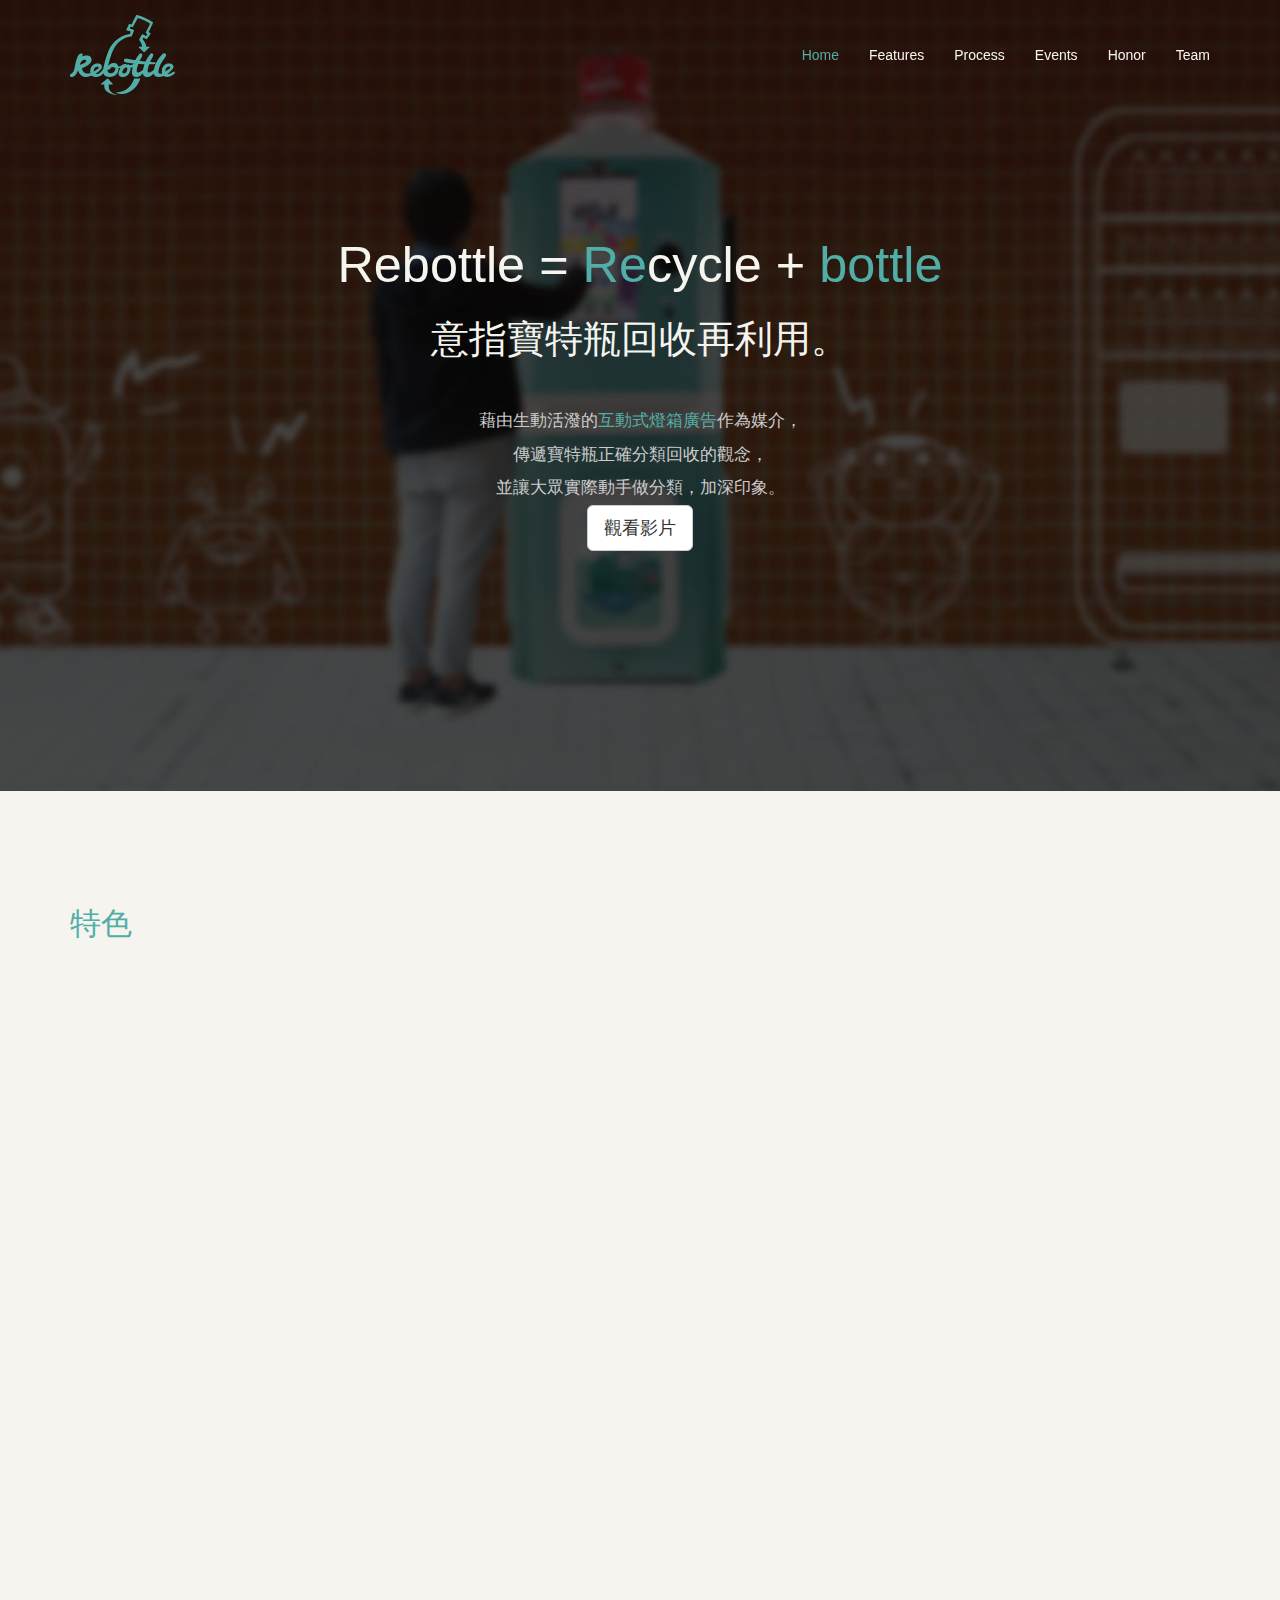
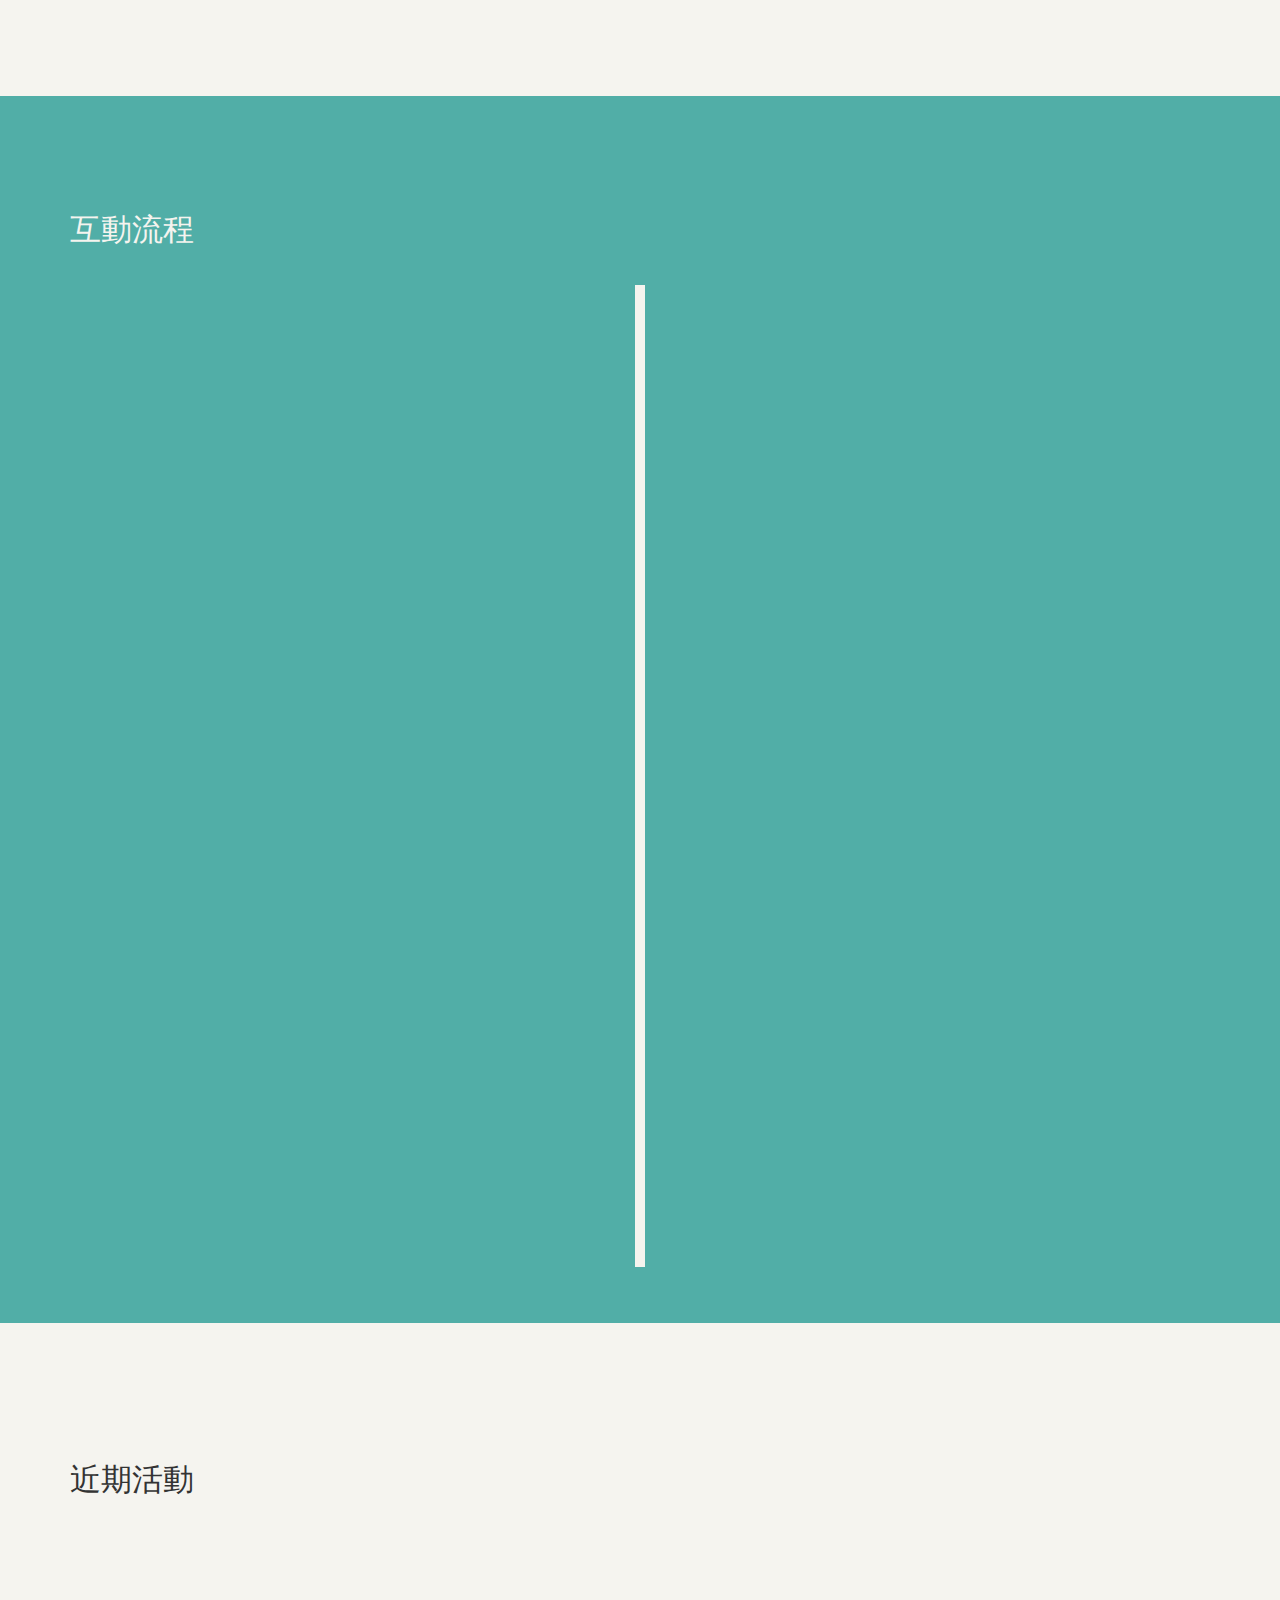
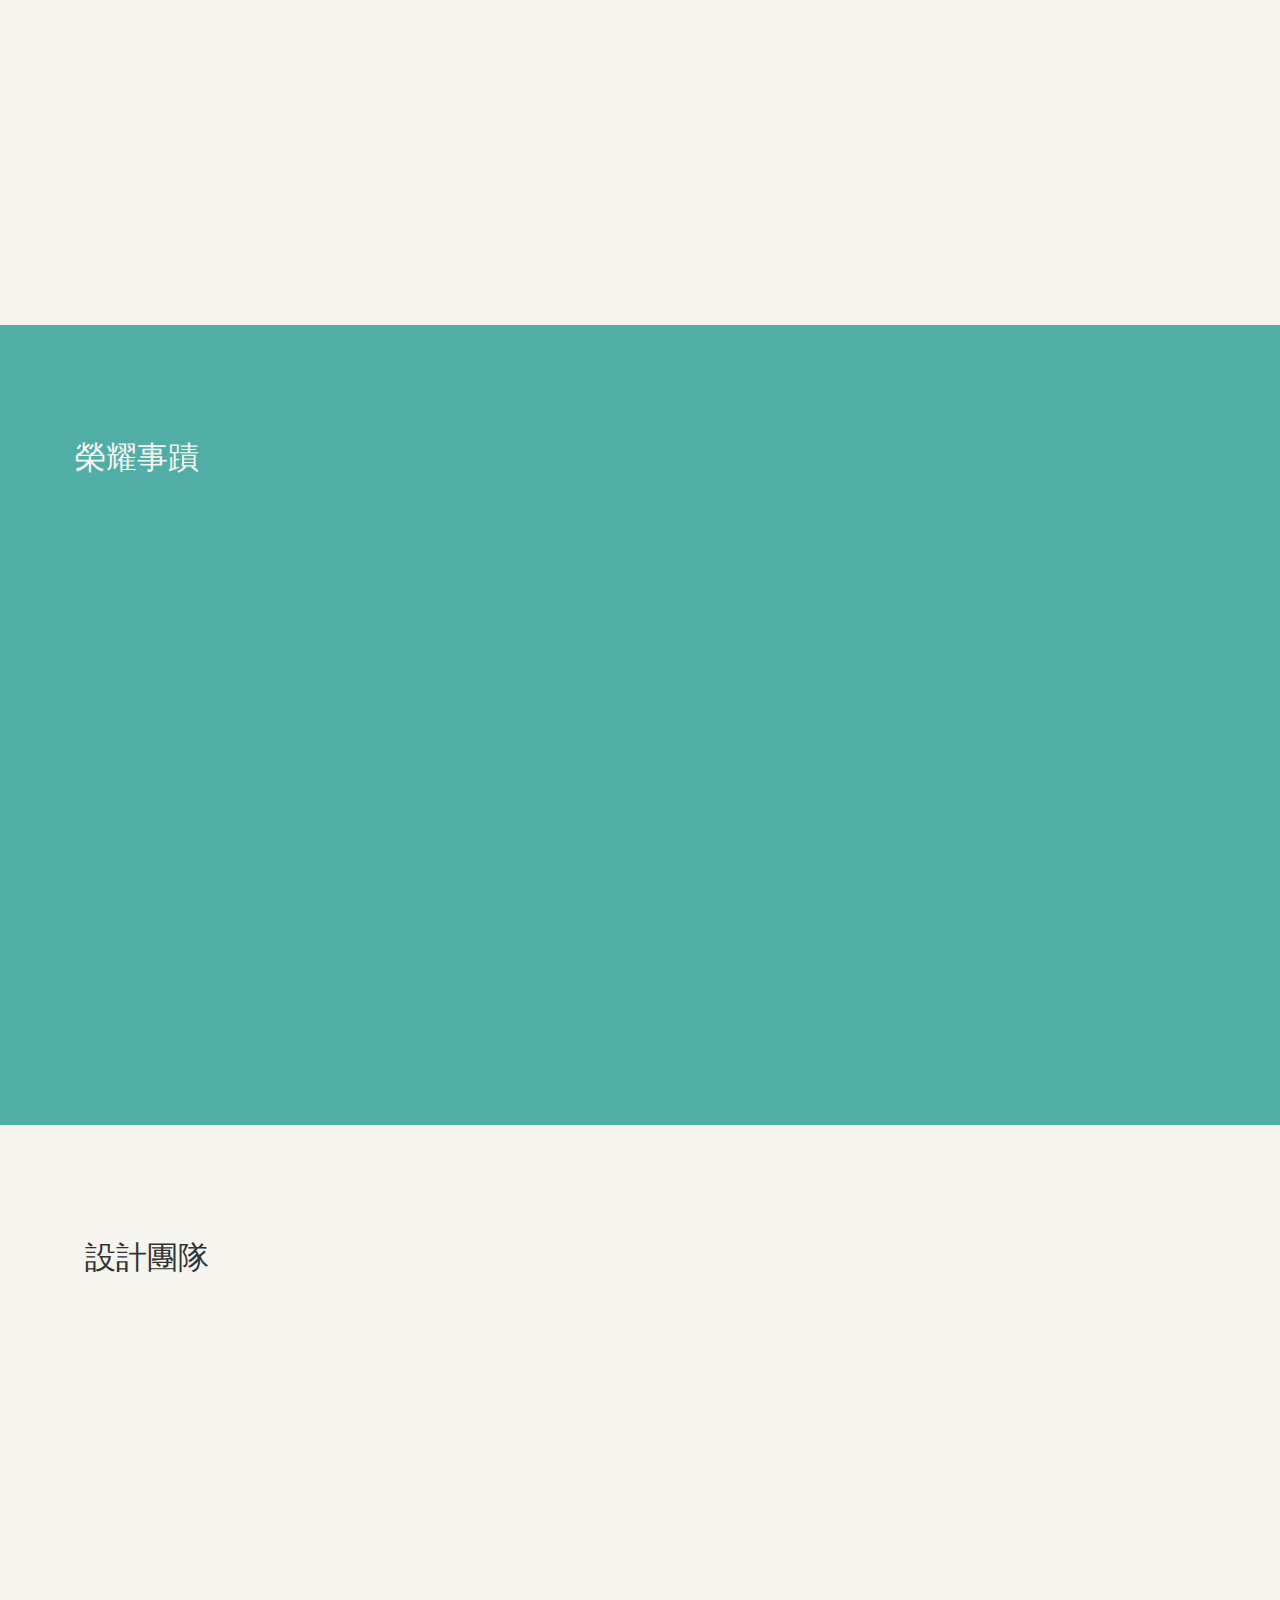
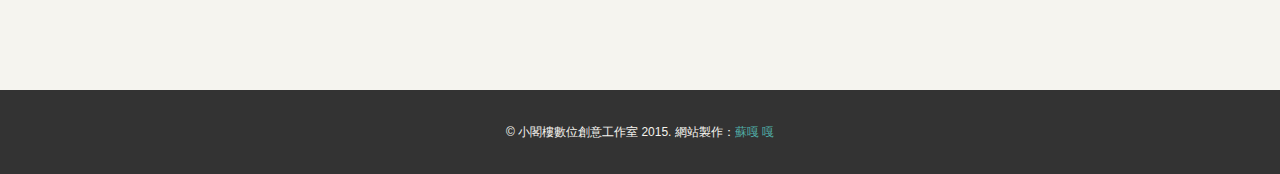
==== index.html @ 547f1ed8 "Show Rebottle!" ====
<!DOCTYPE html>
<html lang="zh_TW">
<head>
	<meta charset="UTF-8">
	<title>Rebottle | 互動式燈箱廣告</title>
	<meta http-equiv="X-UA-Compatible" content="IE=edge,chrome=1">
	<meta name="viewport" content="initial-scale=1, width=device-width, maximum-scale=1, minimum-scale=1, user-scalable=no">
	<link rel="shortcut icon" type="image/vnd.microsoft.icon" href="images/favicon.ico">
	<link rel="apple-touch-icon" type="image/png" href="images/favicon-57.png">
	<link rel="apple-touch-icon" type="image/png" sizes="72x72" href="images/favicon-72.png">
	<link rel="apple-touch-icon" type="image/png" sizes="114x114" href="images/favicon-114.png">
	<link rel="icon" type="image/png" href="images/favicon-114.png">
	<!-- Style -->
	<link rel="stylesheet" type="text/css" media="all" href="css/bootstrap.min.css">
	<link rel="stylesheet" type="text/css" media="all" href="css/style.css">
	<link rel="stylesheet" type="text/css" media="all" href="css/animate.css">
	<!-- JavaScripts -->
	<script type="text/javascript" src="js/jquery-1.11.0.js"></script>
	<script type="text/javascript" src="js/bootstrap.min.js"></script>
	<script type="text/javascript" src="js/wow.min.js"></script>

	<script>
		new WOW().init();
		jQuery("document").ready(function($){
			var nav = $('.navbar-rebottle');
			$(window).scroll(function () {
				if ($(this).scrollTop() > 136) {
					nav.addClass("navbar-bg");
				} else {
					nav.removeClass("navbar-bg");
				}
			});

		});
	</script>
</head>
<body data-spy="scroll" data-target="#rebottle-navbar">
	<nav class="navbar navbar-rebottle navbar-fixed-top wow bounceInDown">
		<div class="container">
			<div class="navbar-header">
				<button type="button" class="navbar-toggle collapsed" data-toggle="collapse" data-target="#rebottle-navbar">
					<span class="sr-only">Toggle navigation</span>
					<span class="icon-bar"></span>
					<span class="icon-bar"></span>
					<span class="icon-bar"></span>
				</button>
				<a class="navbar-brand" href="#home">
					<img src="images/rebottle-LogoType.png" alt="Rebottle">
				</a>
			</div>
			<div class="collapse navbar-collapse" id="rebottle-navbar">
				<ul class="nav navbar-nav navbar-right">
					<li class="navlink active"><a href="#home">Home</a></li>
					<li class="navlink"><a href="#feature">Features</a></li>
					<li class="navlink"><a href="#process">Process</a></li>
					<li class="navlink"><a href="#events">Events</a></li>
					<li class="navlink"><a href="#honor">Honor</a></li>
					<li class="navlink"><a href="#team">Team</a></li>
					<!-- <li class="navlink"><a href="#contact">Contact</a></li> -->
				</ul>
			</div>
		</div>
	</nav>
	<section id="home" class="fullScreen">
		<div class="container">
			<div class="row">
				<div class="col-md-12 herotext">
					<h2 class="entry-title text-center">
						<span class="black title-rebottle wow bounceInDown">Rebottle</span>
						<span class="black title-equal">=</span>
						<span class="black title-cycle wow bounceInDown" data-wow-delay="0.1s">
							<span class="green title-re">Re</span>cycle
						</span>
						<span class="black title-plus">+</span>
						<span class="green title-bottle wow bounceInDown" data-wow-delay="0.2s">bottle</span>
					</h2>
					<h3 class="entry-subheading text-center wow fadeInLeft" data-wow-delay="0.3s">意指寶特瓶回收再利用。</h3>
					<p class="entry-descriptions text-center wow fadeInLeft" data-wow-delay="0.4s">
						藉由生動活潑的<span class="green title-re">互動式燈箱廣告</span>作為媒介，<br />傳遞寶特瓶正確分類回收的觀念，<br />並讓大眾實際動手做分類，加深印象。
					</p>
					<div class="text-center">
						<a href="youtube.html" class="btn btn-lg btn-default" data-toggle="modal" data-target="#rebottleVideo">觀看影片</a>
					</div>
				</div>
			</div>
		</div>
	</section>
	<section id="feature" class="fullScreen">
		<div class="container">
			<h2 class="section-title">特色</h2>
			<div class="row">
				<div class="col-md-4 wow bounceIn text-center feature-item" data-wow-delay="0.1s">
					<img src="images/rebottle-feature-01.png" alt="獨特外型">
					<h3 class="feature-title">獨特外型</h3>
					<div class="feature-description">互動機台採用寶特瓶外型，明確表達主題。</div>
				</div>
				<div class="col-md-4 wow bounceIn text-center feature-item" data-wow-delay="0.2s">
					<img src="images/rebottle-feature-04.png" alt="D-Board 環保材質">
					<h3 class="feature-title">D-Board 環保材質</h3>
					<div class="feature-description">D-Board 是新一代環保多功能紙材，<br />內芯由回收廢紙高壓製成，具有良好的挺度和承重力。</div>
				</div>
				<div class="col-md-4 wow bounceIn text-center feature-item" data-wow-delay="0.3s">
					<img src="images/rebottle-feature-02.png" alt="寶特瓶投入感測器">
					<h3 class="feature-title">寶特瓶投入感測器</h3>
					<div class="feature-description">使用者將寶特瓶投入機台，<br />除了達到互動目的，也完成了回收的動作。
</div>
				</div>
				<div class="col-md-4 wow bounceIn text-center feature-item" data-wow-delay="0.4s">
					<img src="images/rebottle-feature-05.png" alt="動態拍照與留言">
					<h3 class="feature-title">動態拍照與留言</h3>
					<div class="feature-description">使用者可與故事角色合照，並選擇自己的愛地球宣言，<br />上傳至Rebottle 粉絲頁。 </div>
				</div>
				<div class="col-md-4 wow bounceIn text-center feature-item" data-wow-delay="0.5s">
					<img src="images/rebottle-feature-03.png" alt="掃描QR-Code">
					<h3 class="feature-title">掃描QR-Code</h3>
					<div class="feature-description">上傳後，畫面出現QR-Code，<br />使用者可以掃描連至粉絲頁查看自己的留言。</div>
				</div>
				<div class="col-md-4 wow bounceIn text-center feature-item" data-wow-delay="0.6s">
					<img src="images/rebottle-feature-06.png" alt="臉書分享">
					<h3 class="feature-title">臉書分享</h3>
					<div class="feature-description">使用者可以在facebook 推廣Rebottle，<br />讓更多人能有正確的寶特瓶回收概念。</div>
				</div>
			</div>
		</div>
	</section>
	<section id="process" class="fullScreen">
		<div class="container">
			<h2 class="section-title">互動流程</h2>
			<div class="process-line">
				<div class="row">
					<div class="col-xs-4 col-md-offset-5 col-md-2 wow bounceIn text-center process-img">
						<div class="process-icon"><img src="images/rebottle-process-07.png" alt="Start!"></div>
					</div>
				</div>
				<div class="row">
					<div class="col-xs-8 col-xs-push-4 col-md-4 col-md-offset-1 col-md-push-0 wow fadeInLeft process-description" data-wow-delay="0.1s">
						<h3>吸引觀眾</h3>
						<div class="">當您經過Rebottle 時，它將會用聲音、燈光及音效等方式吸引您的注意。</div>
					</div>
					<div class="col-xs-4 col-xs-pull-8 col-md-2 col-md-pull-0 wow bounceIn text-center process-img">
						<div class="process-icon"><img src="images/rebottle-process-01.png" alt=""></div>
					</div>
				</div>
				<div class="row">
					<div class="col-xs-4 col-md-offset-5 col-md-2 wow bounceIn text-center process-img">
						<div class="process-icon"><img src="images/rebottle-process-02.png" alt=""></div>
					</div>
					<div class="col-xs-8 col-md-4 wow fadeInRight process-description" data-wow-delay="0.1s">
						<h3>觸碰螢幕，解救阿保</h3>
						<div class="">幫助阿保，<br />觀看短片了解阿保為何需要您的幫助。並了解寶特瓶的二次利用。</div>
					</div>
				</div>
				<div class="row">
					<div class="col-xs-8 col-xs-push-4 col-md-4 col-md-offset-1 col-md-push-0 wow fadeInLeft process-description" data-wow-delay="0.1s">
						<h3>投入瓶蓋、瓶身</h3>
						<div class="">將手中的寶特瓶的瓶蓋及瓶身分開，並個別投入對應的洞口。透過實際操作，增加您的印象。</div>
					</div>
					<div class="col-xs-4 col-xs-pull-8 col-md-2 col-md-pull-0 wow bounceIn text-center process-img">
						<div class="process-icon"><img src="images/rebottle-process-03.png" alt=""></div>
					</div>
				</div>
				<div class="row">
					<div class="col-xs-4 col-md-offset-5 col-md-2 wow bounceIn text-center process-img">
						<div class="process-icon"><img src="images/rebottle-process-04.png" alt=""></div>
					</div>
					<div class="col-xs-8 col-md-4 wow fadeInRight process-description" data-wow-delay="0.1s">
						<h3>拍照打卡</h3>
						<div class="">拍照、留言之後上傳至 <a href="fb.com/iLoveRebottle" target="_blank">Rebottle 粉絲專頁</a>。</div>
					</div>
				</div>
				<div class="row">
					<div class="col-xs-8 col-xs-push-4 col-md-4 col-md-offset-1 col-md-push-0 wow fadeInLeft process-description" data-wow-delay="0.1s">
						<h3>掃描QR-Code</h3>
						<div class="">使用您的智慧型手機掃描系統顯示的QR-Code 來瀏覽您的照片。</div>
					</div>
					<div class="col-xs-4 col-xs-pull-8 col-md-2 col-md-pull-0 wow bounceIn text-center process-img">
						<div class="process-icon"><img src="images/rebottle-process-05.png" alt=""></div>
					</div>
				</div>
				<div class="row">
					<div class="col-xs-4 col-md-offset-5 col-md-2 wow bounceIn text-center process-img">
						<div class="process-icon"><img src="images/rebottle-process-06.png" alt=""></div>
					</div>
					<div class="col-xs-8 col-md-4 wow fadeInRight process-description" data-wow-delay="0.1s">
						<h3>社群分享</h3>
						<div class="">透過掃描QR-Code 瀏覽您的照片，並可分享給您的親朋好友。</div>
					</div>
				</div>
				<div class="row">
					<div class="col-xs-4 col-md-offset-5 col-md-2 wow bounceIn text-center process-img">
						<div class="process-icon"><img src="images/rebottle-process-08.png" alt="Finish!"></div>
					</div>
				</div>
			</div>
		</div>
	</section>
	<section id="events" class="fullScreen">
		<div class="container">
			<h2 class="section-title">近期活動</h2>
			<div class="col-md-4 text-center wow zoomIn">
				<img src="images/exp-vision.jpg" alt="放視大賞">
				<h3 class="exp-title">
					<div class="exp-titleCHT">放視大賞</div>
					<div class="exp-titleEN">Vision Get Wild Exhibition</div>
				</h3>
				<div class="event-description">
					<div class="exp-date">2015 / 5 / 7 - 5 / 9</div>
					<div class="exp-location">
						<div class="exp-locationTitle">高雄展覽館</div>
						<div class="exp-locationAdd">高雄市前鎮區成功二路39號</div>
					</div>
				</div>
			</div>
			<div class="col-md-4 text-center wow zoomIn">
				<img src="images/exp-ypda.jpg" alt="新一代設計展">
				<h3 class="exp-title">
					<div class="exp-titleCHT">新一代設計展</div>
					<div class="exp-titleEN">Young Designers' Exhibition</div>
				</h3>
				<div class="event-description">
					<div class="exp-date">2015 / 5 / 1 - 5 / 4</div>
					<div class="exp-location">
						<div class="exp-locationTitle">台北世貿三館</div>
						<div class="exp-locationAdd">台北市信義區松壽路6號</div>
					</div>
				</div>
			</div>
			<div class="col-md-4 text-center wow zoomIn">
				<img src="images/exp-yuntech.png" alt="雲科大設計學院校內首展">
				<h3 class="exp-title">
					<div class="exp-titleCHT">雲科大設計學院校內首展</div>
					<div class="exp-titleEN">Yuntech Graduation Exhibition</div>
				</h3>
				<div class="event-description">
					<div class="exp-date">2015 / 4 / 15 - 4 / 19</div>
					<div class="exp-location">
						<div class="exp-locationTitle">雲科大藝術中心</div>
						<div class="exp-locationAdd">雲林縣斗六市大學路3段123號</div>
					</div>
				</div>
			</div>
		</div>
	</section>
	<section id="honor" class="fullScreen clearfix">
		<div class="">
			<div class="col-md-8">
				<div class="honor-list">
					<h2 class="section-title">榮耀事蹟</h2>
					<div class="honor-item row wow fadeInLeft" data-wow-delay="0.2s">
						<div class="col-md-2">
							<img src="images/honor-icon-vision.png" alt="2015 放視大賞 跨領域類 金獎">
						</div>
						<div class="col-md-10">
							<h3 class="honor-title">榮獲 2015 放視大賞 金獎</h3>
							<div class="honor-description">
								2015 放視大賞 跨領域類 <a href="http://goo.gl/WwErT6" target="_blank">詳細得獎名冊</a>
							</div>
						</div>
					</div>
					<div class="honor-item row wow fadeInLeft" data-wow-delay="0.2s">
						<div class="col-md-2">
							<img src="images/honor-icon-ypda.png" alt="2015 金點新秀設計獎">
						</div>
						<div class="col-md-10">
							<h3 class="honor-title">獲得 2015 金點新秀設計獎</h3>
							<div class="honor-description">
								2015 金點新秀設計獎 數位多媒體類 <a href="http://goo.gl/BCsWzP" target="_blank">詳細得獎名冊</a>
							</div>
						</div>
					</div>
					<div class="honor-item row wow fadeInLeft" data-wow-delay="0.2s">
						<div class="col-md-2">
							<img src="images/honor-icon-ypda.png" alt="2015 金點新秀設計獎 贊助特別獎">
						</div>
						<div class="col-md-10">
							<h3 class="honor-title">入圍 2015 金點新秀設計獎 贊助特別獎</h3>
							<div class="honor-description">
								2015 金點新秀設計獎 數位多媒體類 
							</div>
						</div>
					</div>
				</div>
			</div>
			<div class="col-md-4 honor-img wow fadeInRight">
			</div>
		</div>
	</section>
	<section id="team">
		<div class="container">
			<div class="col-md-7">
				<h2 class="section-title">設計團隊</h2>
				<div class="col-md-4 wow fadeInLeft">
					<div class="designer-img text-center">
						<img src="images/designer-ding.jpg" alt="丁珮芝">
					</div>
					<div class="designer-job">企劃統籌</div>
					<div class="designer-name">丁珮芝</div>
					<div class="designer-works">企劃 / 視覺設計<br />&nbsp;</div>
					<div class="designer-contact"><a href="mailto:patty820504@gmail.com">patty820504@gmail.com</a></div>
				</div>
				<div class="col-md-4 wow fadeInUp">
					<div class="designer-img text-center">
						<img src="images/designer-poiant.jpg" alt="李珮禎">
					</div>
					<div class="designer-job">動畫設計師</div>
					<div class="designer-name">李珮禎</div>
					<div class="designer-works">動畫角色設計 / 動畫製作及配樂<br />&nbsp;</div>
					<div class="designer-contact"><a href="mailto:poiant112@gmail.com">poiant112@gmail.com</a></div>
				</div>
				<div class="col-md-4 wow fadeInDown">
					<div class="designer-img text-center">
						<img src="images/designer-gaga.jpg" alt="蘇柏嘉">
					</div>
					<div class="designer-job">前端工程師</div>
					<div class="designer-name">蘇柏嘉</div>
					<div class="designer-works">程式設計 / 裝置結構設計 /<br />網路媒體整合</div>
					<div class="designer-contact"><a href="mailto:sbj455442@gmail.com">sbj455442@gmail.com</a></div>
				</div>
			</div>
			<div class="col-md-5">
				<div class="row wow fadeInRight">
					<h2 class="section-title">指導老師</h2>
					<div class="col-md-6">
						<img src="" alt="">
						<div class="designer-name">張文山 <span>老師</span></div>
						<div class="designer-works">國立雲林科技大學<br />數位媒體設計系<br />助理教授</div>
					</div>
					<div class="col-md-6">
						<img src="" alt="">
						<div class="designer-name">陳思聰 <span>老師</span></div>
						<div class="designer-works">國立雲林科技大學<br />數位媒體設計系<br />助理教授</div>
					</div>
				</div>
				<div class="row wow fadeInRight" data-wow-delay="0.2s">
					<h3 class="section-title">特別感謝</h3>
					<div class="col-md-3">
						<div class="designer-name collaborator">王&nbsp;&nbsp;&nbsp;&nbsp;嵩</div>
					</div>
					<div class="col-md-3">
						<div class="designer-name collaborator">陳姵寧</div>
					</div>
					<div class="col-md-3">
						<div class="designer-name collaborator">葉嘉斯</div>
					</div>
					<div class="col-md-3">
						<div class="designer-name collaborator">謝承廷</div>
					</div>
				</div>
			</div>
		</div>
	</section>
	<section id="contact">
		<div class="container">
			<div class="col-md-12 text-center">
				&copy; 小閣樓數位創意工作室 2015. 網站製作：<a href="http://fb.com/bojia/" target="_blank">蘇嘎&nbsp;嘎</a>
			</div>
		</div>
	</section>
	<div class="modal fade" id="rebottleVideo" tabindex="-1" role="dialog" aria-labelledby="rebottleVideoLabel">
	  <div class="modal-dialog modal-lg" role="document">
	    <div class="modal-content">
	      <div class="modal-header">
	        <button type="button" class="close" data-dismiss="modal" aria-label="Close"><span aria-hidden="true">&times;</span></button>
	        <h4 class="modal-title" id="rebottleVideoLabel">Rebottle 介紹</h4>
	      </div>
	      <div class="modal-body text-center">
	        <iframe width="800" height="600" src="https://www.youtube.com/embed/n_rGlKuYR9s" frameborder="0" allowfullscreen></iframe>
	      </div>
	    </div>
	  </div>
	</div>
</body>
</html>
---- css/style.css ----
@import url(http://fonts.googleapis.com/earlyaccess/notosanstc.css);
/* http://meyerweb.com/eric/tools/css/reset/ 
   v2.0 | 20110126
   License: none (public domain)
*/
html, body, div, span, applet, object, iframe,
h1, h2, h3, h4, h5, h6, p, blockquote, pre,
a, abbr, acronym, address, big, cite, code,
del, dfn, em, img, ins, kbd, q, s, samp,
small, strike, strong, sub, sup, tt, var,
b, u, i, center,
dl, dt, dd, ol, ul, li,
fieldset, form, label, legend,
table, caption, tbody, tfoot, thead, tr, th, td,
article, aside, canvas, details, embed, 
figure, figcaption, footer, header, hgroup, 
menu, nav, output, ruby, section, summary,
time, mark, audio, video {
	margin: 0;
	padding: 0;
	border: 0;
	font-size: 100%;
	font: inherit;
	vertical-align: baseline;
}
/* HTML5 display-role reset for older browsers */
article, aside, details, figcaption, figure, 
footer, header, hgroup, menu, nav, section {
	display: block;
}
body {
	background-color: #F5F4EF;
	color: #333;
	line-height: 1;
	font-family: 'Noto Sans TC', "微軟正黑體", Helvetica, Arial, sans-serif !important;
	font-size: 12px;
	height: 100%;
}
ol, ul {
	list-style: none;
}
blockquote, q {
	quotes: none;
}
blockquote:before, blockquote:after,
q:before, q:after {
	content: '';
	content: none;
}
table {
	border-collapse: collapse;
	border-spacing: 0;
}
body a{
	transition:0.5s all;
	-webkit-transition:0.5s all;
	-moz-transition:0.5s all;
	-o-transition:0.5s all;
	-ms-transition:0.5s all;
}
body .navbar-bg {
	transition:0.5s all;
	-webkit-transition:0.5s all;
	-moz-transition:0.5s all;
	-o-transition:0.5s all;
	-ms-transition:0.5s all;
}
a {
	color: #51AEA7;
	text-decoration: none;
}
a:visited {
	color: #51AEA7;
}
h2.section-title {
	font-size: 2.6em;
	margin-top: 2.6em;
	margin-bottom: 1.3em;
}
h3.section-title {
	font-size: 1.8em;
	margin-top: 1em;
	margin-bottom: 1.3em;
}
.clearfix:after {
	content: "";
	display: block;
	clear: both;
	visibility: hidden;
	line-height: 0;
	height: 0;
}
@media (max-width: 768px) {
	.navbar-collapse {
		background-color: #333;
		background-color: rgba(51, 51, 51, 0.96);
		box-shadow: 0px 0px 24px #333;
	}
	.navbar-bg .navbar-collapse {
		background-color: #F5F4EF;
		background-color: rgba(245, 244, 239, 0.96);
		box-shadow: 0px 3px 3px #aaa;
	}
}
.navbar-bg {
	background-color: #F5F4EF;
	background-color: rgba(245, 244, 239, 0.96);
	box-shadow: 0px 0px 24px #333;
}
.navbar-bg .navbar-nav li a {
	color: #333;
}
.navbar-bg .navbar-nav li a {
	color: #333;
}
.navbar-bg .navbar-brand {
	padding: 0 15px;
}
.navbar-bg .navbar-brand img {
	height: 60px;
	margin: 10px;
}
.navbar-bg .navbar-nav li a {
	line-height: 80px;
}
.navbar-bg .navbar-toggle {
	padding: 16px 20px;
	margin-top: 12px;
	margin-right: 15px;
	margin-bottom: 12px;
	border: none;
	border-radius: 0;
}

.navbar-brand {
	height: inherit;
}

.navbar-toggle {
	padding: 16px 20px;
	margin-top: 30px;
	margin-right: 15px;
	margin-bottom: 30px;
	border: none;
	border-radius: 0;
}
.navbar-toggle .icon-bar {
	display: block;
	width: 26px;
	height: 4px;
	border-radius: 1px;
}
.navbar-toggle .icon-bar+.icon-bar {
	margin-top: 6px;
}
.navbar-rebottle .navbar-toggle {
  /*border-color: #51AEA7;*/
}
.navbar-rebottle .navbar-toggle:hover,
.navbar-rebottle .navbar-toggle:focus {
  background-color: #F5F4EF;
}
.navbar-rebottle .navbar-toggle .icon-bar {
  background-color: #51AEA7;
}
/*.navbar-nav li {
	height: 80px;
}*/
.navbar-nav li a {
	/*border-right: 1px #51AEA7 solid;*/
	color: #F5F4EF;
	font-size: 14px;
	line-height: 110px;
	padding: 0 15px;
}
.nav li a:focus,
.nav li a:hover {
	background: none;
	color: #51AEA7;
}
.navbar-nav li.active a {
	color: #51AEA7;
}
/*.navbar-nav > li:last-child > a  {
	border-right: none;
}*/
#home {
	background-image: url(../images/rebottle-post1.jpg);
	background-size: cover;
	background-position: center center
}
#home .container {
	/*display: table;*/
	/*height: 720px;*/
	/*position: relative;*/
	/*overflow: hidden;*/
}
#home .herotext {
	/*display: table-cell;*/
	padding: 20em 0 20em;
	/*vertical-align: middle;*/
}
#home .herotext h2.entry-title {
	font-size: 4.2em;
	margin-bottom: 0.6em;
}
#home .herotext .entry-title .black {
	color: #F5F4EF;
}
#home .herotext .entry-title .green,
#home .herotext .entry-descriptions .green {
	color: #51AEA7;
}
#home .herotext h3.entry-subheading {
	color: #F5F4EF;
	font-size: 3.16em;
	margin-bottom: 1.2em;
}
#home .herotext .entry-descriptions {
	color: #CCC;
	font-size: 1.4em;
	font-weight: normal;
	line-height: 2em;
}

#feature {
	padding: 3em 0;
}
#feature h2.section-title {
	color: #51AEA7;
}
.feature-item {
	margin-bottom: 1em;
}
#feature h3.feature-title {
	color: #51AEA7;
	font-size: 1.8em;
	line-height: 1.8em;
	margin-bottom: 0.6em;
}
.feature-description {
	color: #333;
	font-size: 1.2em;
	line-height: 1.2em
}

#process {
	background-color: #51AEA7;
	padding: 3em 0;
}
#process h2.section-title {
	color: #F5F4EF;
}
.process-line {
	position: relative;
}
.process-line:before {
	content: '';
	position: absolute;
	top: 0;
	bottom: 0;
	width: 5px;
	background: #F5F4EF;
	left: 15%;
	margin-left: -3px;
}
@media (min-width: 992px) {
	.process-line:before {
		content: '';
		position: absolute;
		top: 0;
		bottom: 0;
		width: 10px;
		background: #F5F4EF;
		left: 50%;
		margin-left: -5px;
	}
}
.process-line .row {
	margin-bottom: 20px;
}
.process-img {
}
.process-img .process-icon{
	background-color: #F5F4EF;
	border-radius: 50%;
	margin: 0 auto;
	max-height: 170px;
	max-width: 170px;
}
.process-img .process-icon img {
	max-height: 100%;
	max-width: 100%;
}
#process h3 {
	color: #F5F4EF;
	font-size: 1.8em;
	line-height: 1.8em;
	margin-bottom: 0.6em;
}
#process a {
	color: #F4C7C6;
}
.process-description {
	padding-top: 3em;
}
.process-description div {
	color: #EFEFEF;
	font-size: 1.4em;
	line-height: 1.4em;
}

#events {
	padding: 5em 0;
}
h3.exp-title {
	font-size: 24px;
	margin-bottom: 32px;
	margin-top: 12px;
}
h3.exp-title div {
	margin-bottom: 10px;
}
h3.exp-title .exp-titleEN {
	font-size: 0.78em;
}
.exp-date,
.exp-location {
	font-size: 1.4em;
	line-height: 1.4em;
	margin-bottom: 10px;
}
.exp-location .exp-locationAdd {
	color: #51AEA7;
	/*font-size: 0.78em;*/
}

#honor {
	background-color: #51AEA7;
}
#honor a {
	color: #F4C7C6;
}
#honor h2.section-title {
	color: #F5F4EF;
}
.honor-img {
	background-image: url(../images/honor-ypda.jpg);
	background-size: cover;
	min-height: 800px;
}
.honor-list {
	padding: 3em 3em 3em 5em;
}
.honor-item {
	margin-bottom: 3em;
}
.honor-item img {
	max-height: 100%;
	max-width: 100%;
}
h3.honor-title {
	color: #F5F4EF;
	font-size: 2.6em;
	line-height: 1.5em;
	/*margin-bottom: 32px;*/
}
.honor-description {
	color: #F5F4EF;
	font-size: 1.4em;
	line-height: 1.2em;
}

#team {
	/*background: #333;*/
	padding: 3em 0;
}
.designer-img {
	border-radius: 50%;
	overflow: hidden;
	margin-bottom: 28px;
	max-height: 160px;
	max-width: 160px;
}
.designer-img img {
	max-height: 100%;
	max-width: 100%;
}
.designer-job {
	color: #333;
	font-size: 2em;
	line-height: 1.2em;
	margin-bottom: 20px;
}
.designer-name {
	color: #51AEA7;
	font-size: 3em;
	font-weight: bolder;
	margin-bottom: 10px;
}
.designer-name.collaborator {
	font-size: 2em;
}
.designer-name span {
	color: #333;
	font-size: 0.5em;
	font-weight: normal;
}
.designer-works {
	color: #333;
	font-size: 1em;
	line-height: 1.4em;
	margin-bottom: 6px;
}
.designer-contact {
	color: #333;
	font-size: 1em;
	margin-bottom: 6px;
}

#contact {
	background-color: #333;
	color: #F5F4EF;
	padding: 3em 0;
}
.contactway {
	font-size: 16px;
}

.modal-content {
	background-color: #51AEA7;
}
.modal-title {
	color: #FFF;
}
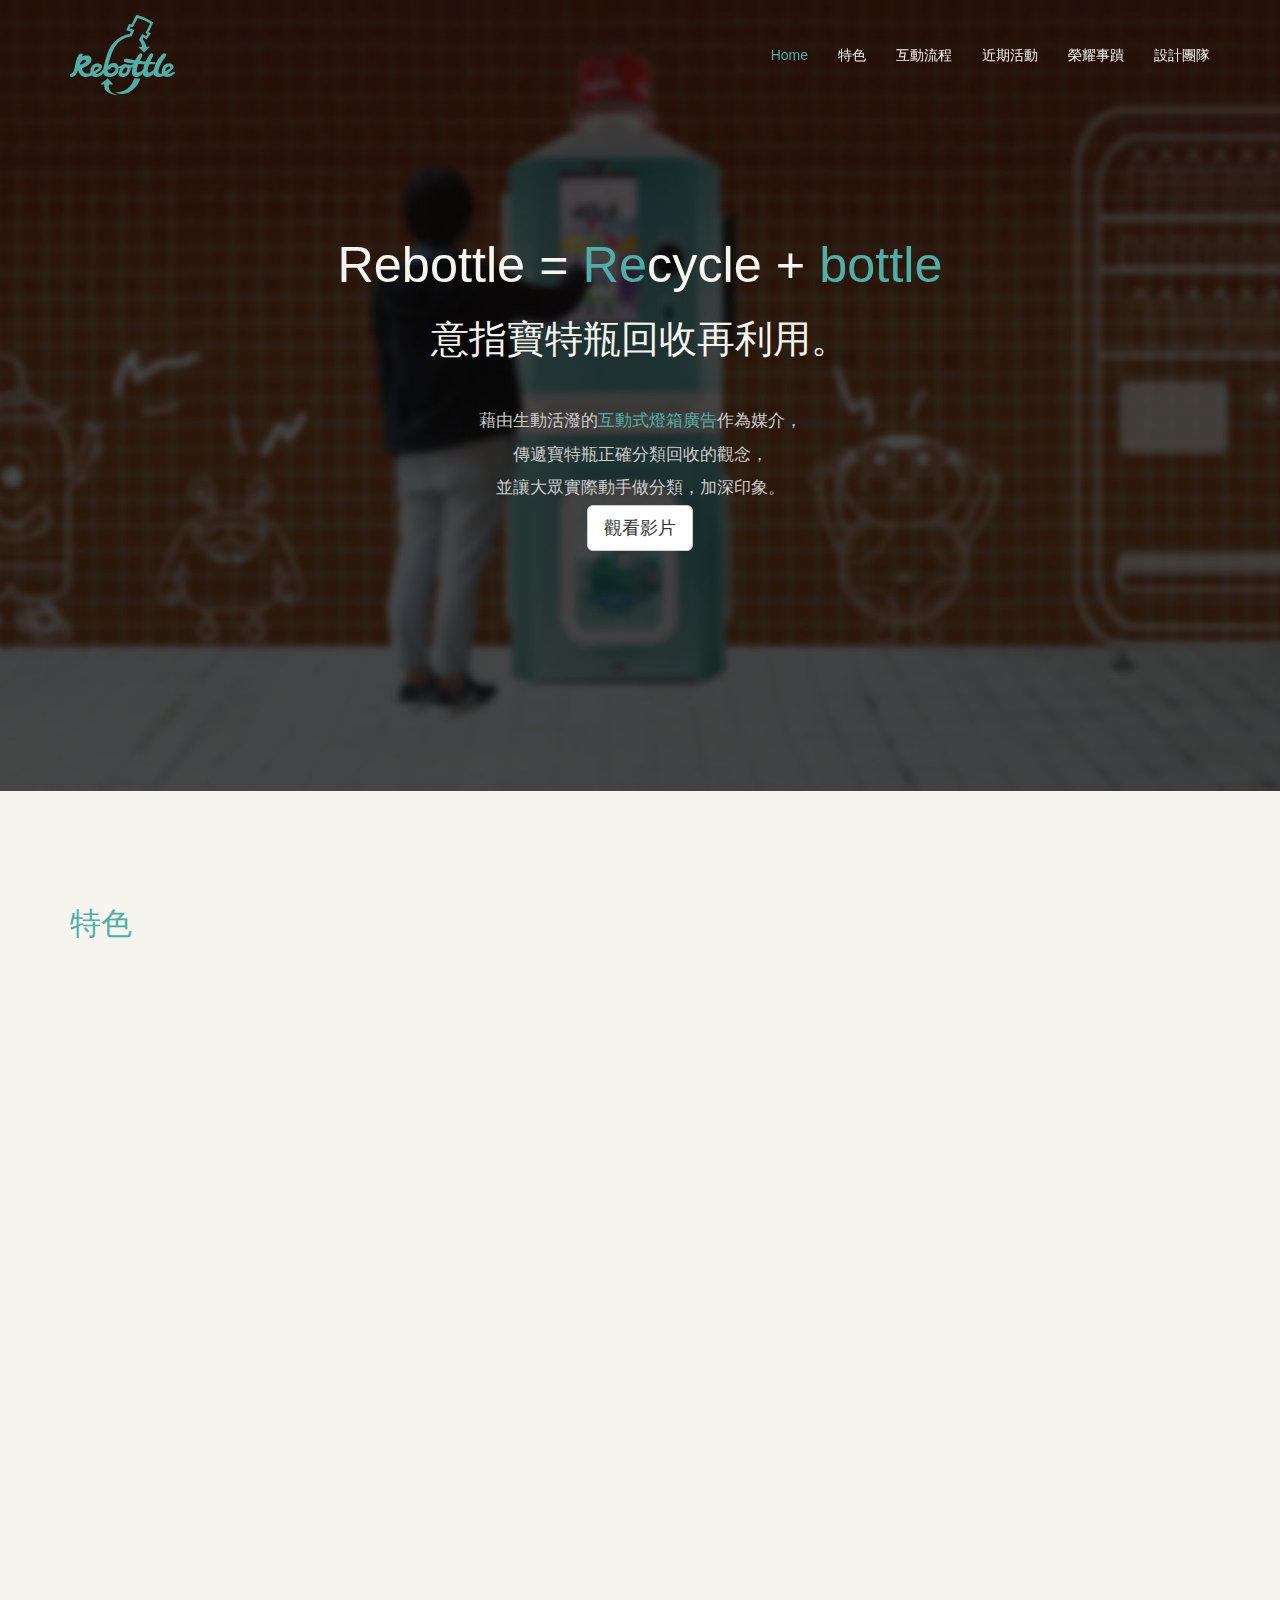
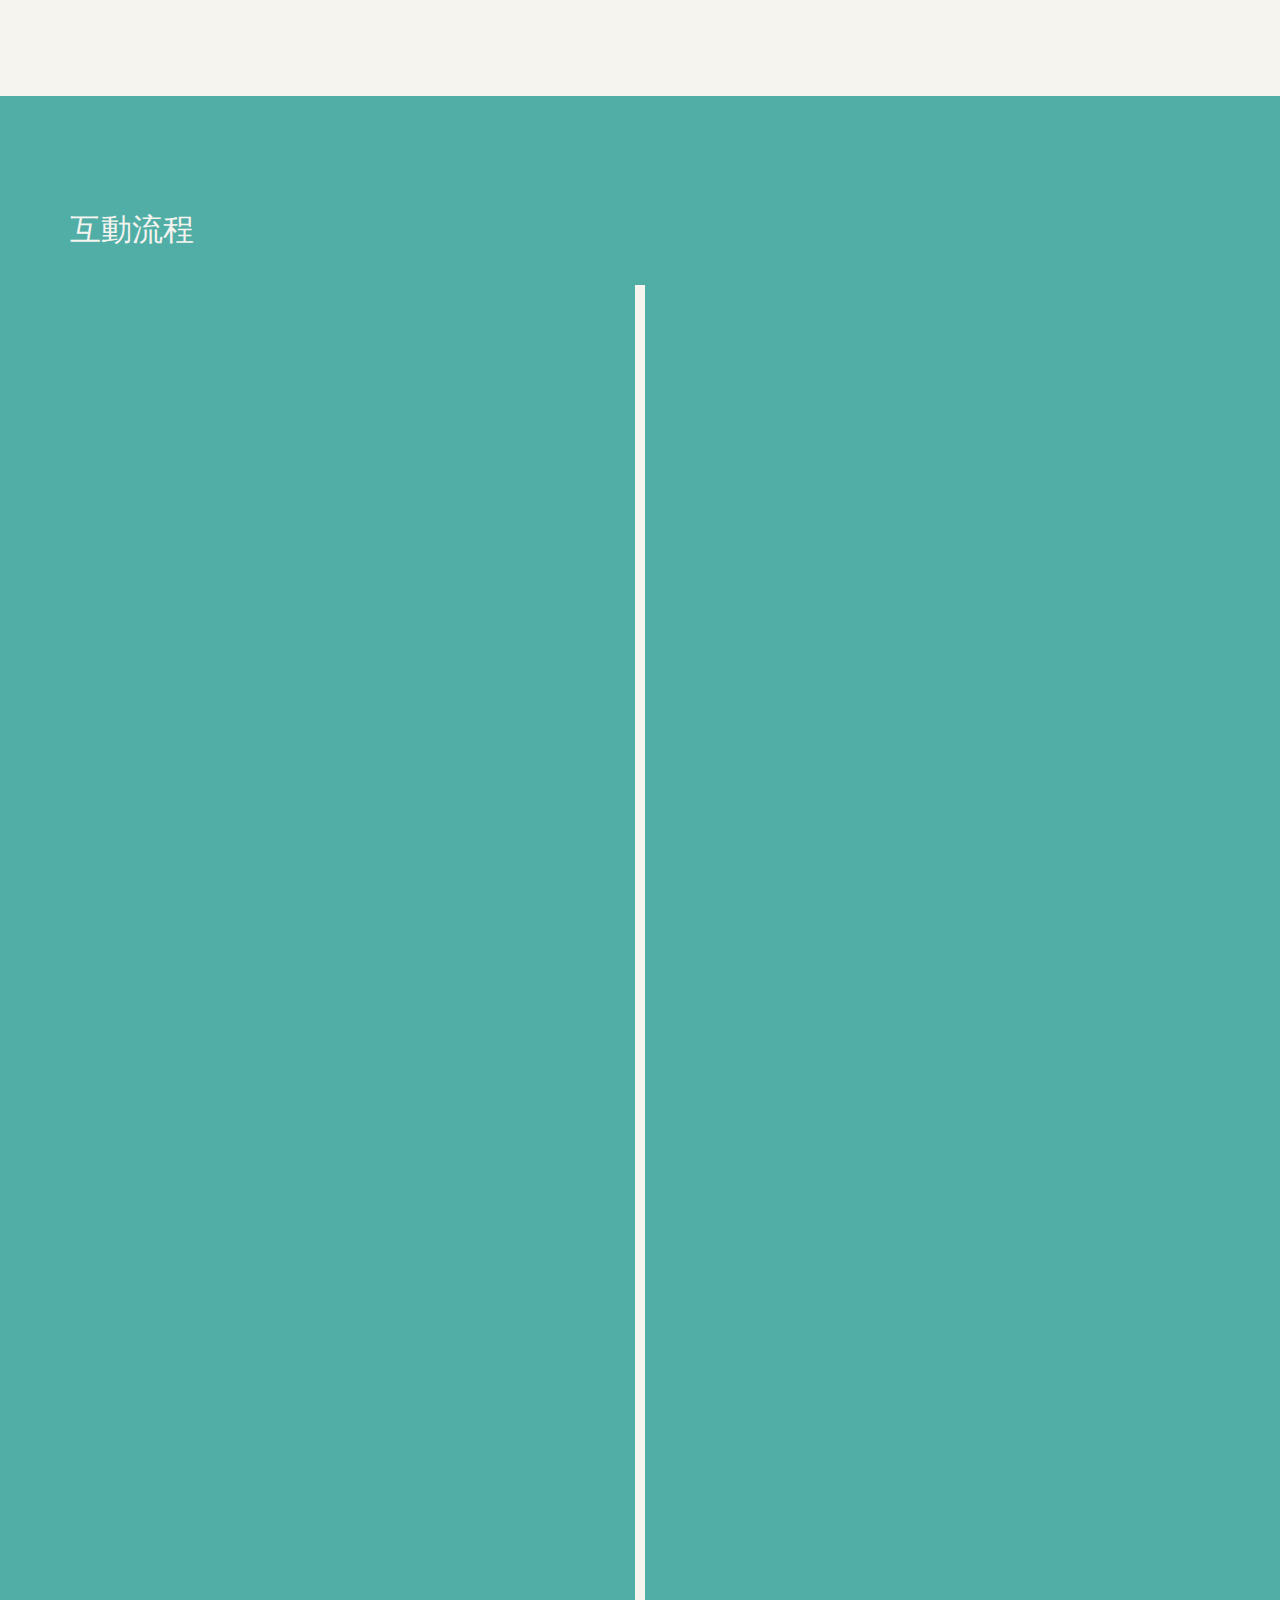
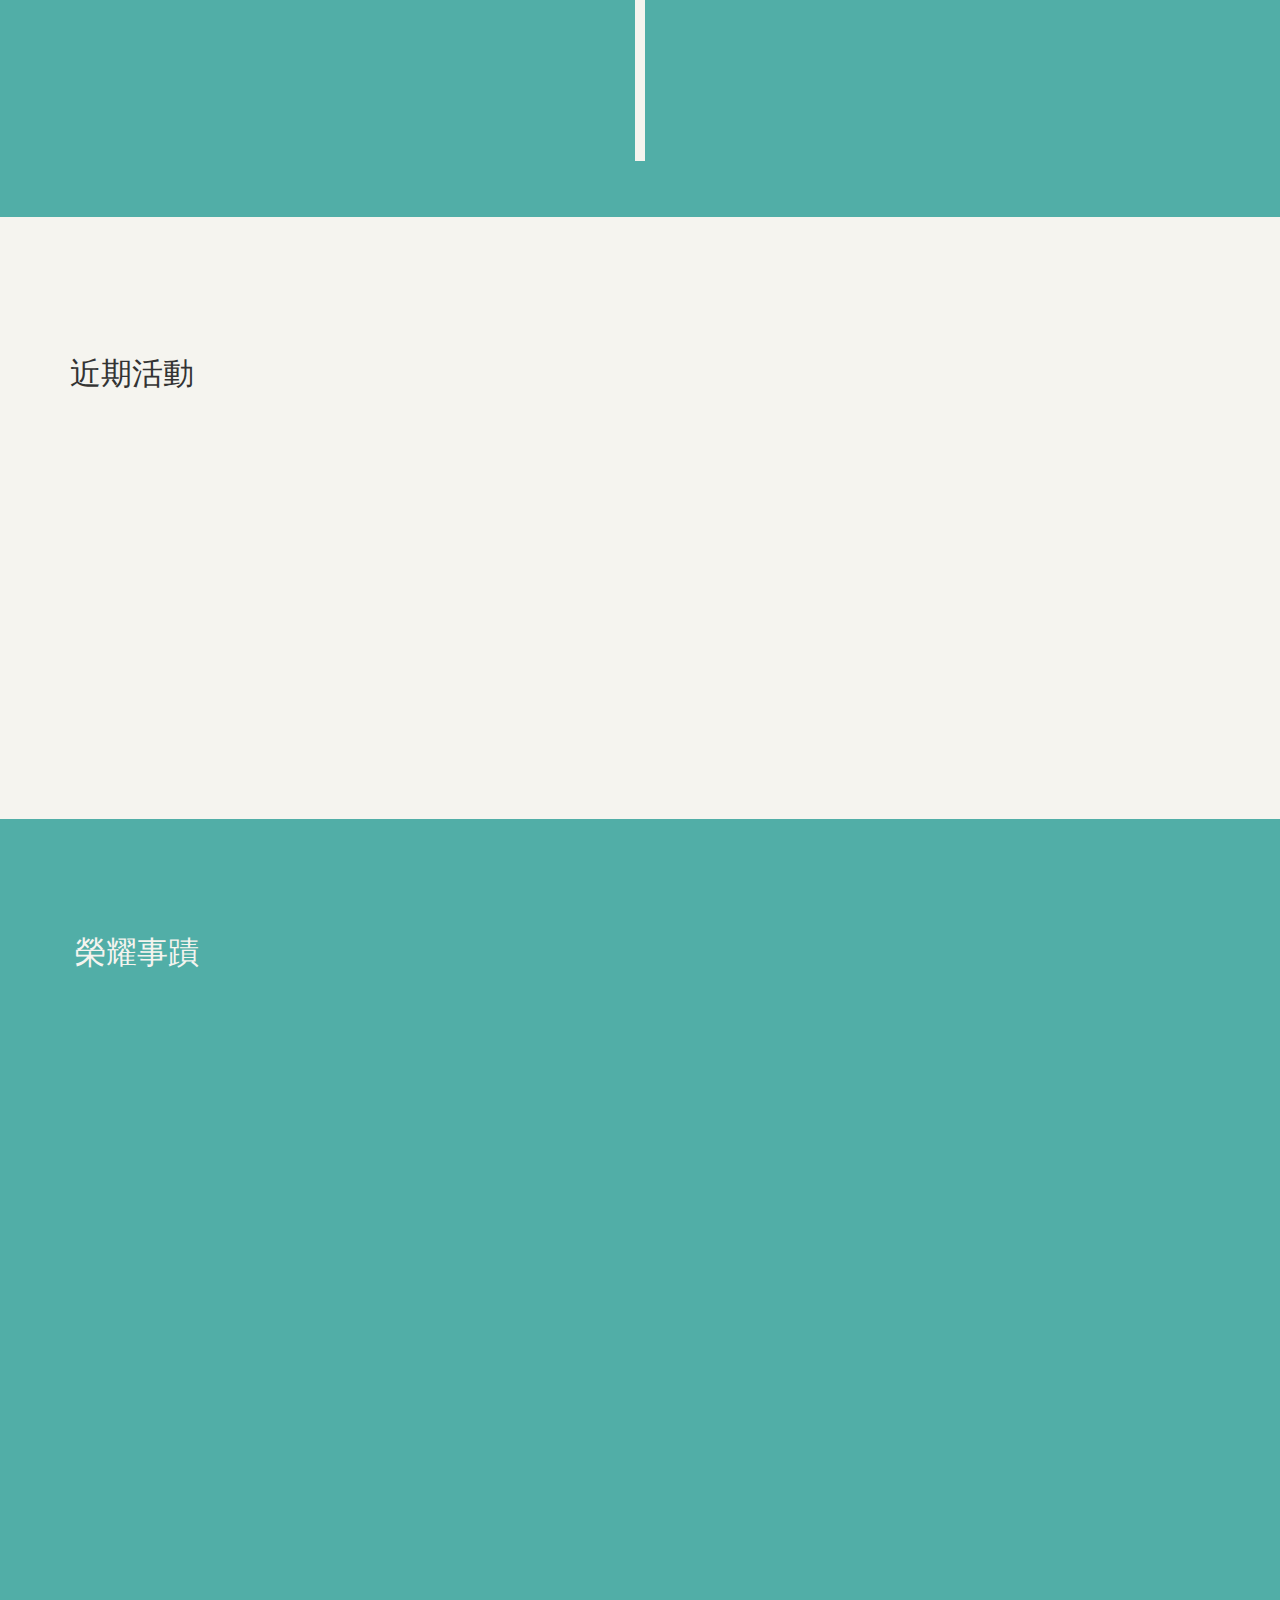
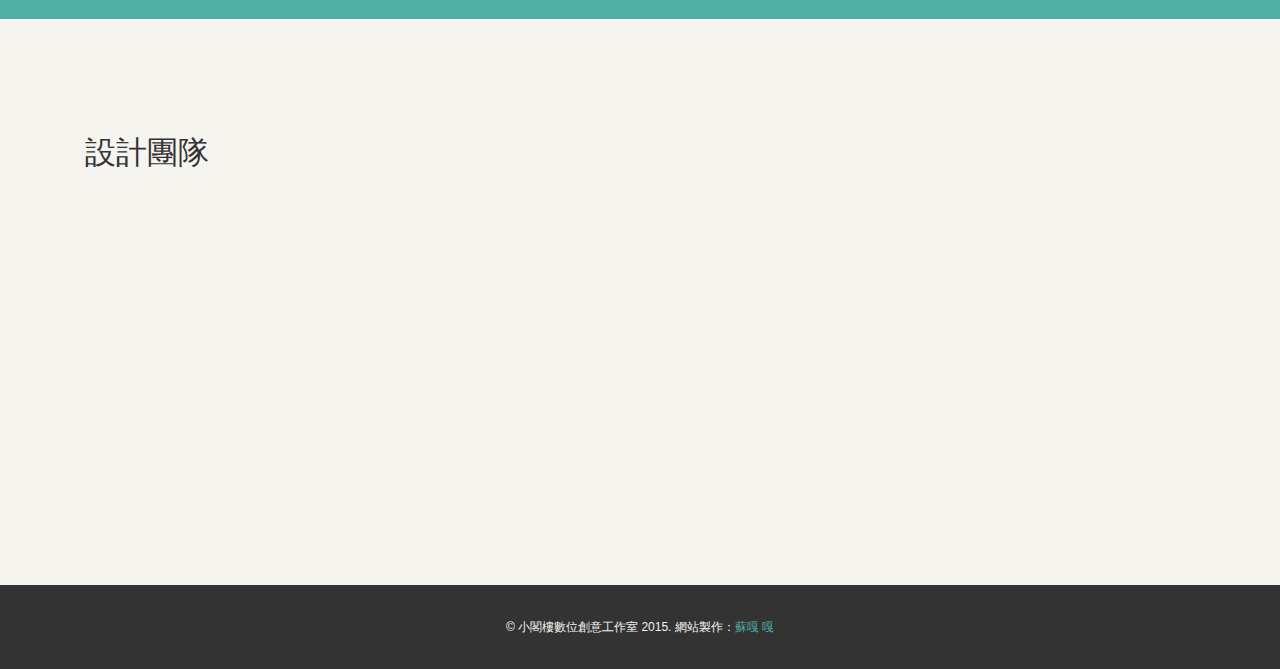
==== commit 5d4e2f66: "Fix image file name." ====
--- a/index.html
+++ b/index.html
@@ -51,11 +51,11 @@
 			<div class="collapse navbar-collapse" id="rebottle-navbar">
 				<ul class="nav navbar-nav navbar-right">
 					<li class="navlink active"><a href="#home">Home</a></li>
-					<li class="navlink"><a href="#feature">Features</a></li>
-					<li class="navlink"><a href="#process">Process</a></li>
-					<li class="navlink"><a href="#events">Events</a></li>
-					<li class="navlink"><a href="#honor">Honor</a></li>
-					<li class="navlink"><a href="#team">Team</a></li>
+					<li class="navlink"><a href="#feature">特色</a></li>
+					<li class="navlink"><a href="#process">互動流程</a></li>
+					<li class="navlink"><a href="#events">近期活動</a></li>
+					<li class="navlink"><a href="#honor">榮耀事蹟</a></li>
+					<li class="navlink"><a href="#team">設計團隊</a></li>
 					<!-- <li class="navlink"><a href="#contact">Contact</a></li> -->
 				</ul>
 			</div>
@@ -129,7 +129,7 @@
 			<div class="process-line">
 				<div class="row">
 					<div class="col-xs-4 col-md-offset-5 col-md-2 wow bounceIn text-center process-img">
-						<div class="process-icon"><img src="images/rebottle-process-07.png" alt="Start!"></div>
+						<div class="process-icon"><img src="images/process_start.png" alt="Start!"></div>
 					</div>
 				</div>
 				<div class="row">
@@ -138,12 +138,12 @@
 						<div class="">當您經過Rebottle 時，它將會用聲音、燈光及音效等方式吸引您的注意。</div>
 					</div>
 					<div class="col-xs-4 col-xs-pull-8 col-md-2 col-md-pull-0 wow bounceIn text-center process-img">
-						<div class="process-icon"><img src="images/rebottle-process-01.png" alt=""></div>
-					</div>
-				</div>
-				<div class="row">
-					<div class="col-xs-4 col-md-offset-5 col-md-2 wow bounceIn text-center process-img">
-						<div class="process-icon"><img src="images/rebottle-process-02.png" alt=""></div>
+						<div class="process-icon"><img src="images/process_watch.png" alt="吸引觀眾"></div>
+					</div>
+				</div>
+				<div class="row">
+					<div class="col-xs-4 col-md-offset-5 col-md-2 wow bounceIn text-center process-img">
+						<div class="process-icon"><img src="images/process_touch.png" alt="觸碰螢幕，解救阿保"></div>
 					</div>
 					<div class="col-xs-8 col-md-4 wow fadeInRight process-description" data-wow-delay="0.1s">
 						<h3>觸碰螢幕，解救阿保</h3>
@@ -156,12 +156,12 @@
 						<div class="">將手中的寶特瓶的瓶蓋及瓶身分開，並個別投入對應的洞口。透過實際操作，增加您的印象。</div>
 					</div>
 					<div class="col-xs-4 col-xs-pull-8 col-md-2 col-md-pull-0 wow bounceIn text-center process-img">
-						<div class="process-icon"><img src="images/rebottle-process-03.png" alt=""></div>
-					</div>
-				</div>
-				<div class="row">
-					<div class="col-xs-4 col-md-offset-5 col-md-2 wow bounceIn text-center process-img">
-						<div class="process-icon"><img src="images/rebottle-process-04.png" alt=""></div>
+						<div class="process-icon"><img src="images/process_inactive.png" alt=""></div>
+					</div>
+				</div>
+				<div class="row">
+					<div class="col-xs-4 col-md-offset-5 col-md-2 wow bounceIn text-center process-img">
+						<div class="process-icon"><img src="images/process_takeaphoto.png" alt="拍照打卡"></div>
 					</div>
 					<div class="col-xs-8 col-md-4 wow fadeInRight process-description" data-wow-delay="0.1s">
 						<h3>拍照打卡</h3>
@@ -174,12 +174,12 @@
 						<div class="">使用您的智慧型手機掃描系統顯示的QR-Code 來瀏覽您的照片。</div>
 					</div>
 					<div class="col-xs-4 col-xs-pull-8 col-md-2 col-md-pull-0 wow bounceIn text-center process-img">
-						<div class="process-icon"><img src="images/rebottle-process-05.png" alt=""></div>
-					</div>
-				</div>
-				<div class="row">
-					<div class="col-xs-4 col-md-offset-5 col-md-2 wow bounceIn text-center process-img">
-						<div class="process-icon"><img src="images/rebottle-process-06.png" alt=""></div>
+						<div class="process-icon"><img src="images/process_scanqrcode.png" alt="掃描QR-Code"></div>
+					</div>
+				</div>
+				<div class="row">
+					<div class="col-xs-4 col-md-offset-5 col-md-2 wow bounceIn text-center process-img">
+						<div class="process-icon"><img src="images/process_sharepost.png" alt="社群分享"></div>
 					</div>
 					<div class="col-xs-8 col-md-4 wow fadeInRight process-description" data-wow-delay="0.1s">
 						<h3>社群分享</h3>
@@ -188,7 +188,7 @@
 				</div>
 				<div class="row">
 					<div class="col-xs-4 col-md-offset-5 col-md-2 wow bounceIn text-center process-img">
-						<div class="process-icon"><img src="images/rebottle-process-08.png" alt="Finish!"></div>
+						<div class="process-icon"><img src="images/process_finish.png" alt="Finish!"></div>
 					</div>
 				</div>
 			</div>
--- a/css/style.css
+++ b/css/style.css
@@ -1,4 +1,4 @@
-@import url(http://fonts.googleapis.com/earlyaccess/notosanstc.css);
+@import url(https://fonts.googleapis.com/earlyaccess/notosanstc.css);
 /* http://meyerweb.com/eric/tools/css/reset/ 
    v2.0 | 20110126
    License: none (public domain)
